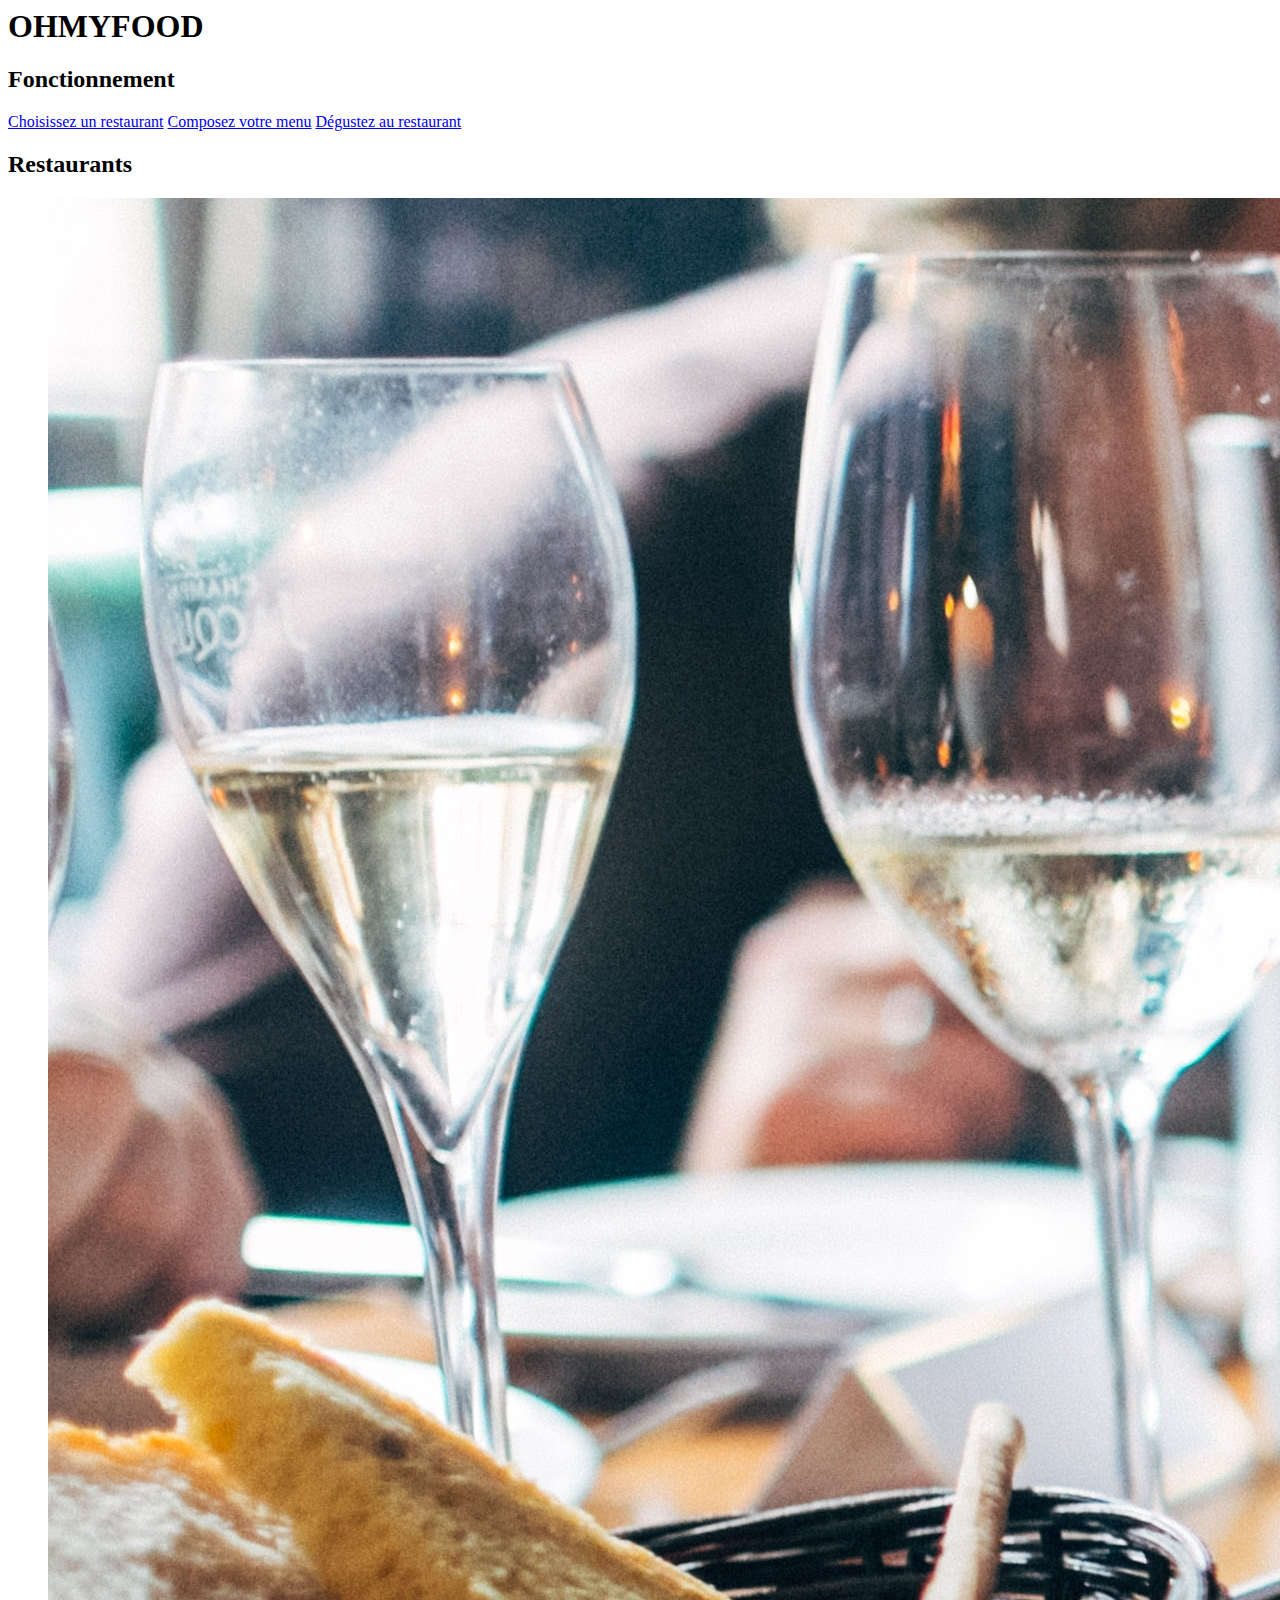
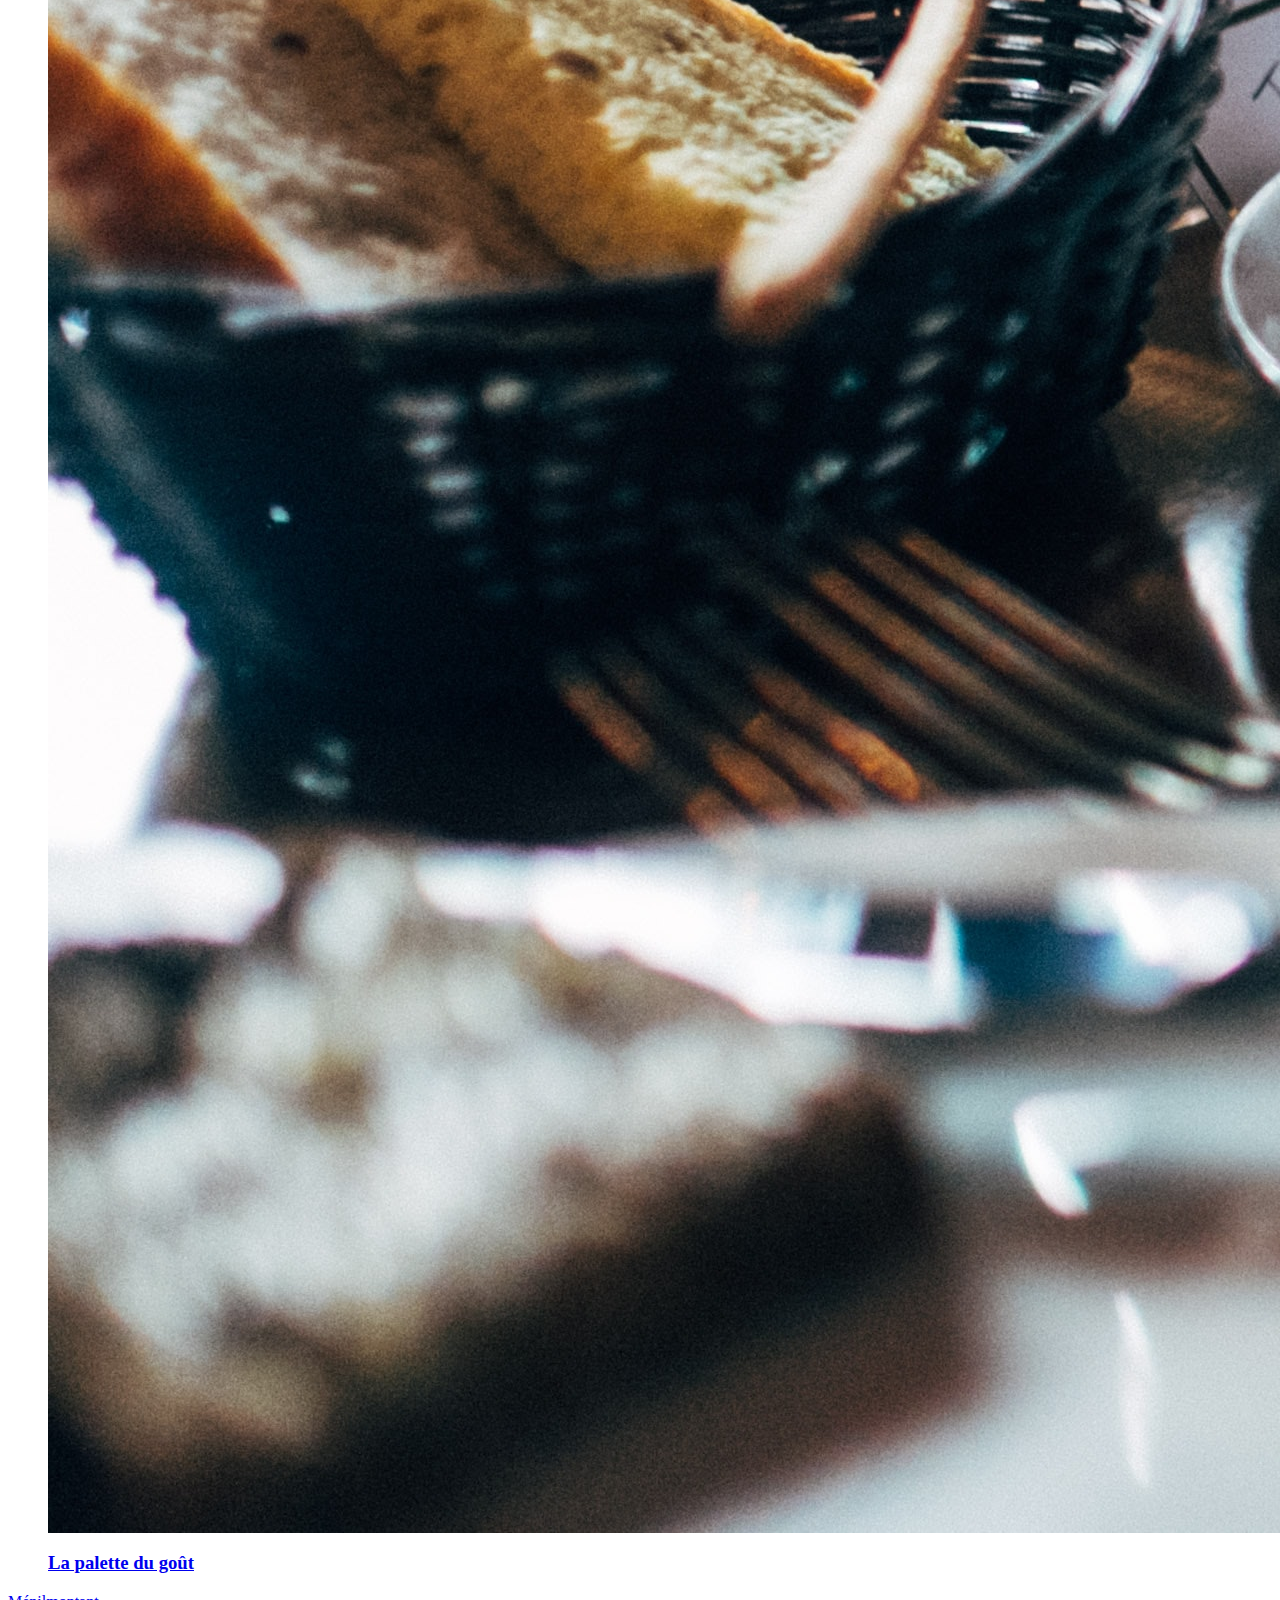
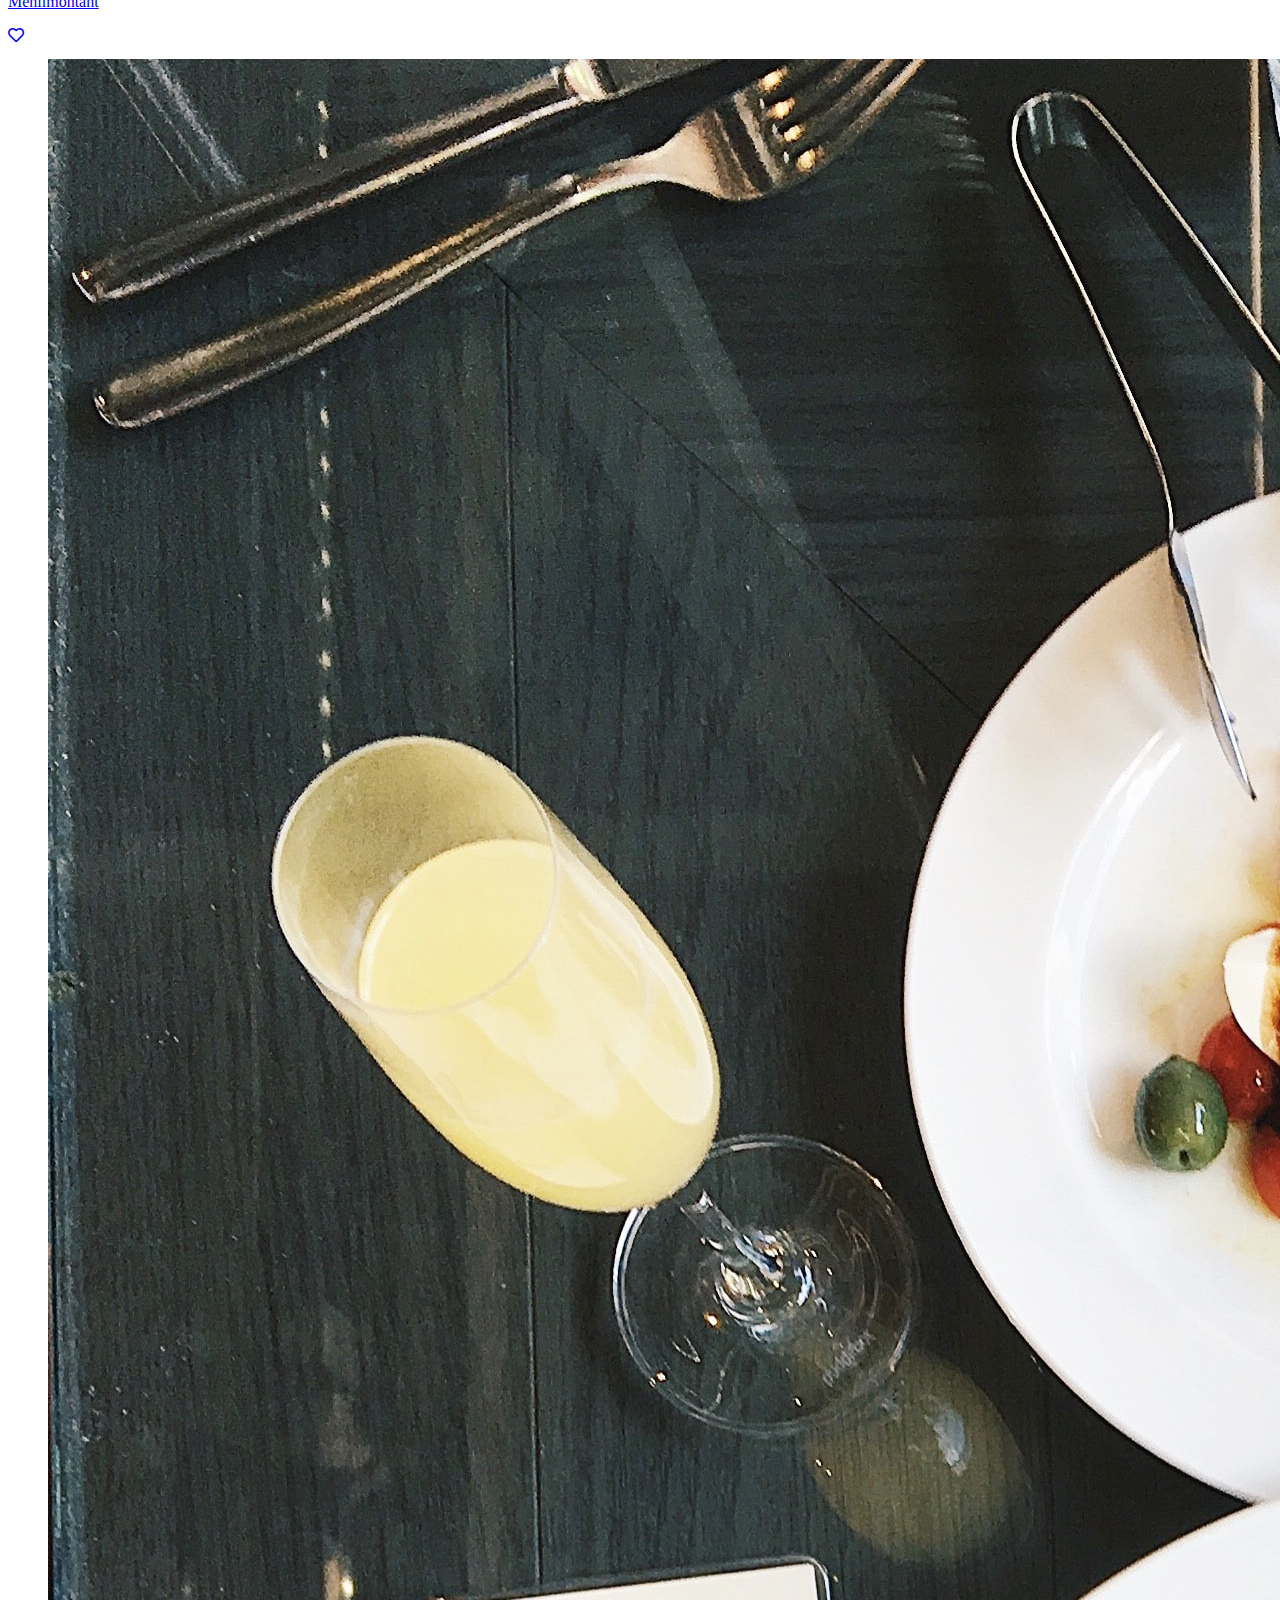
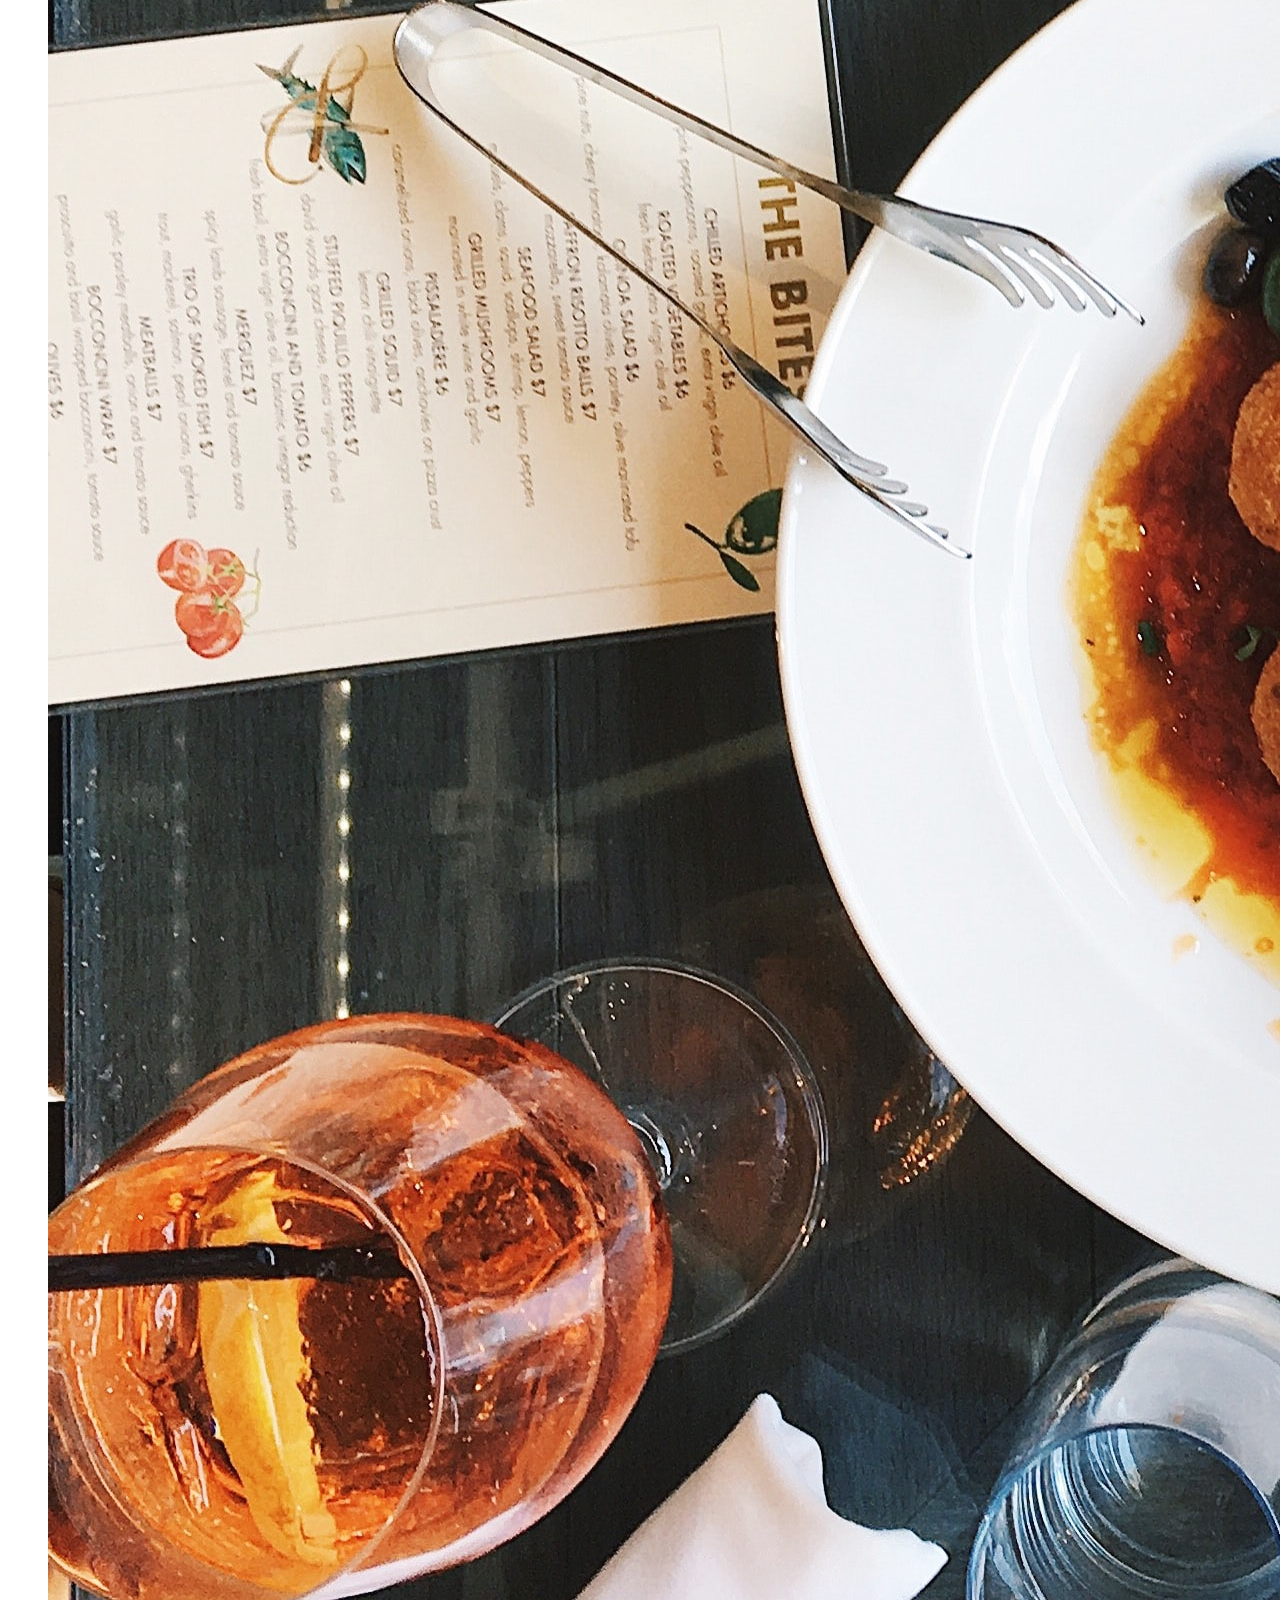
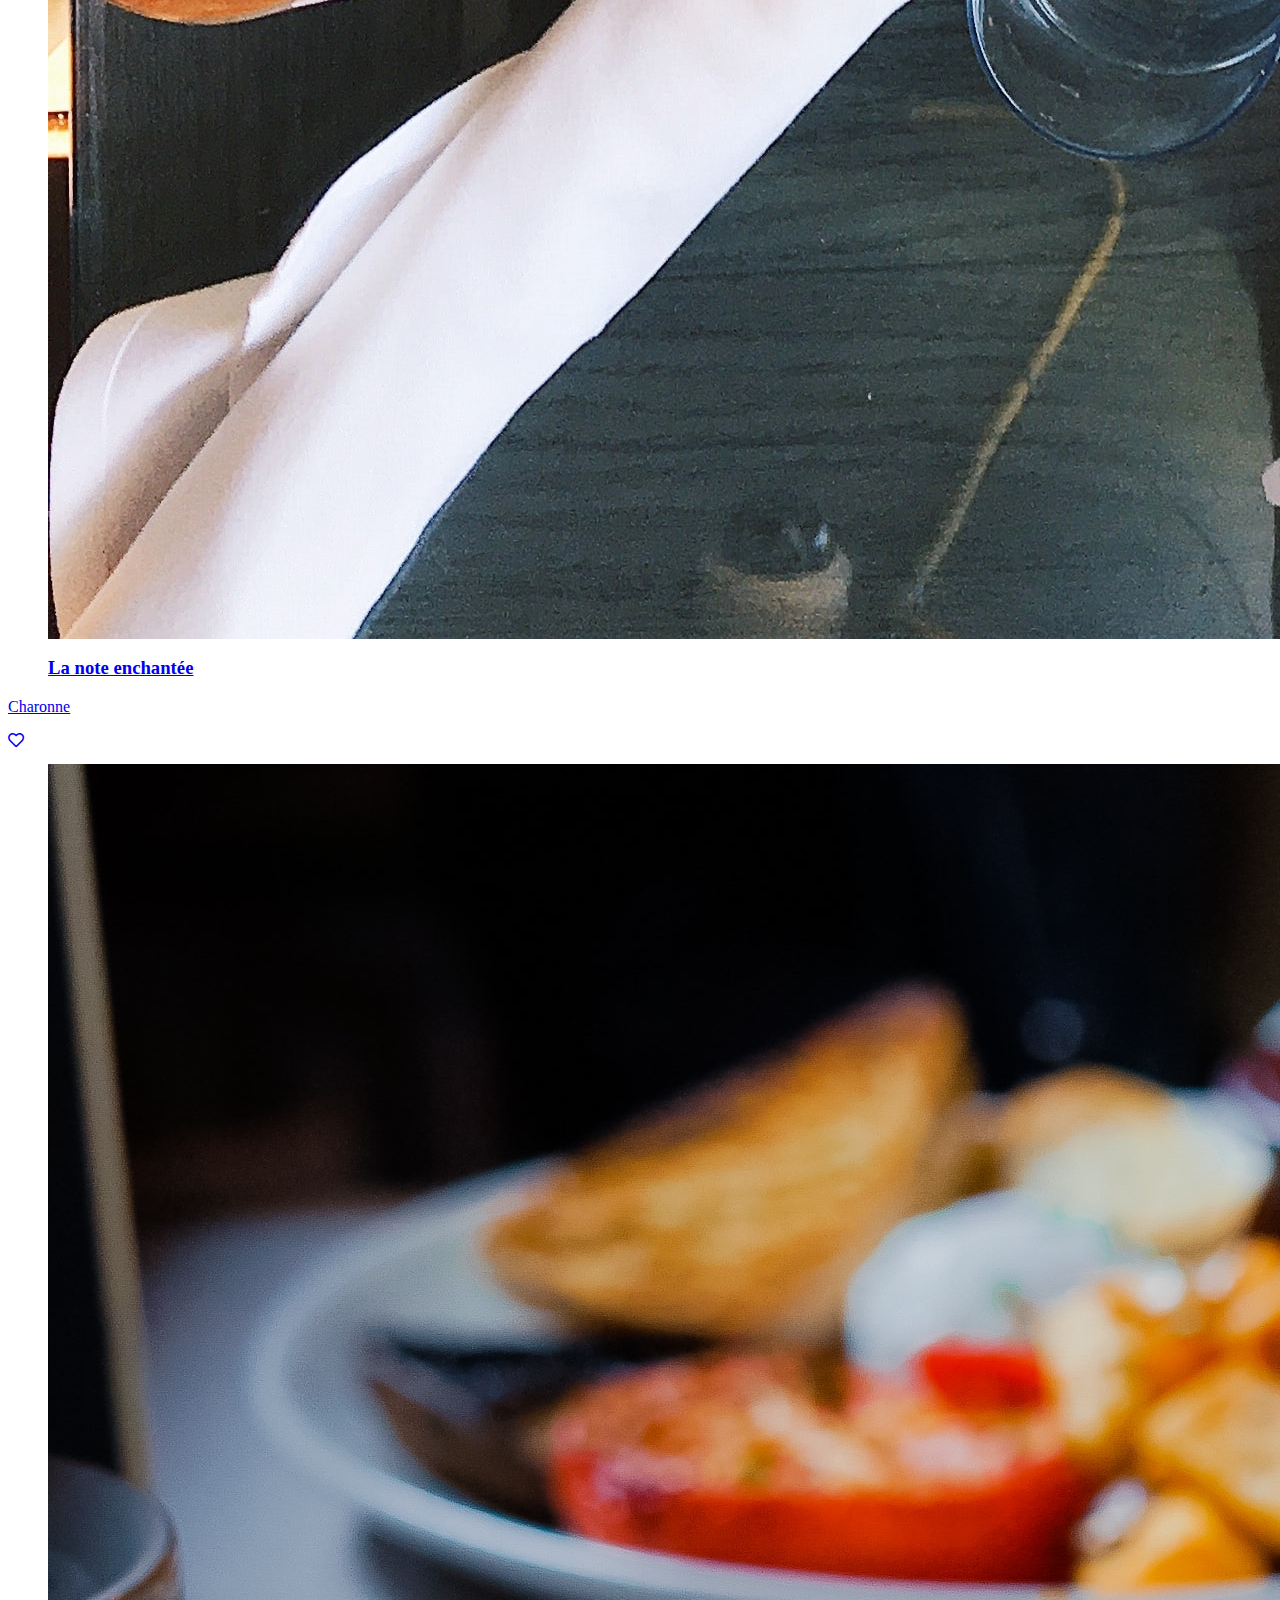
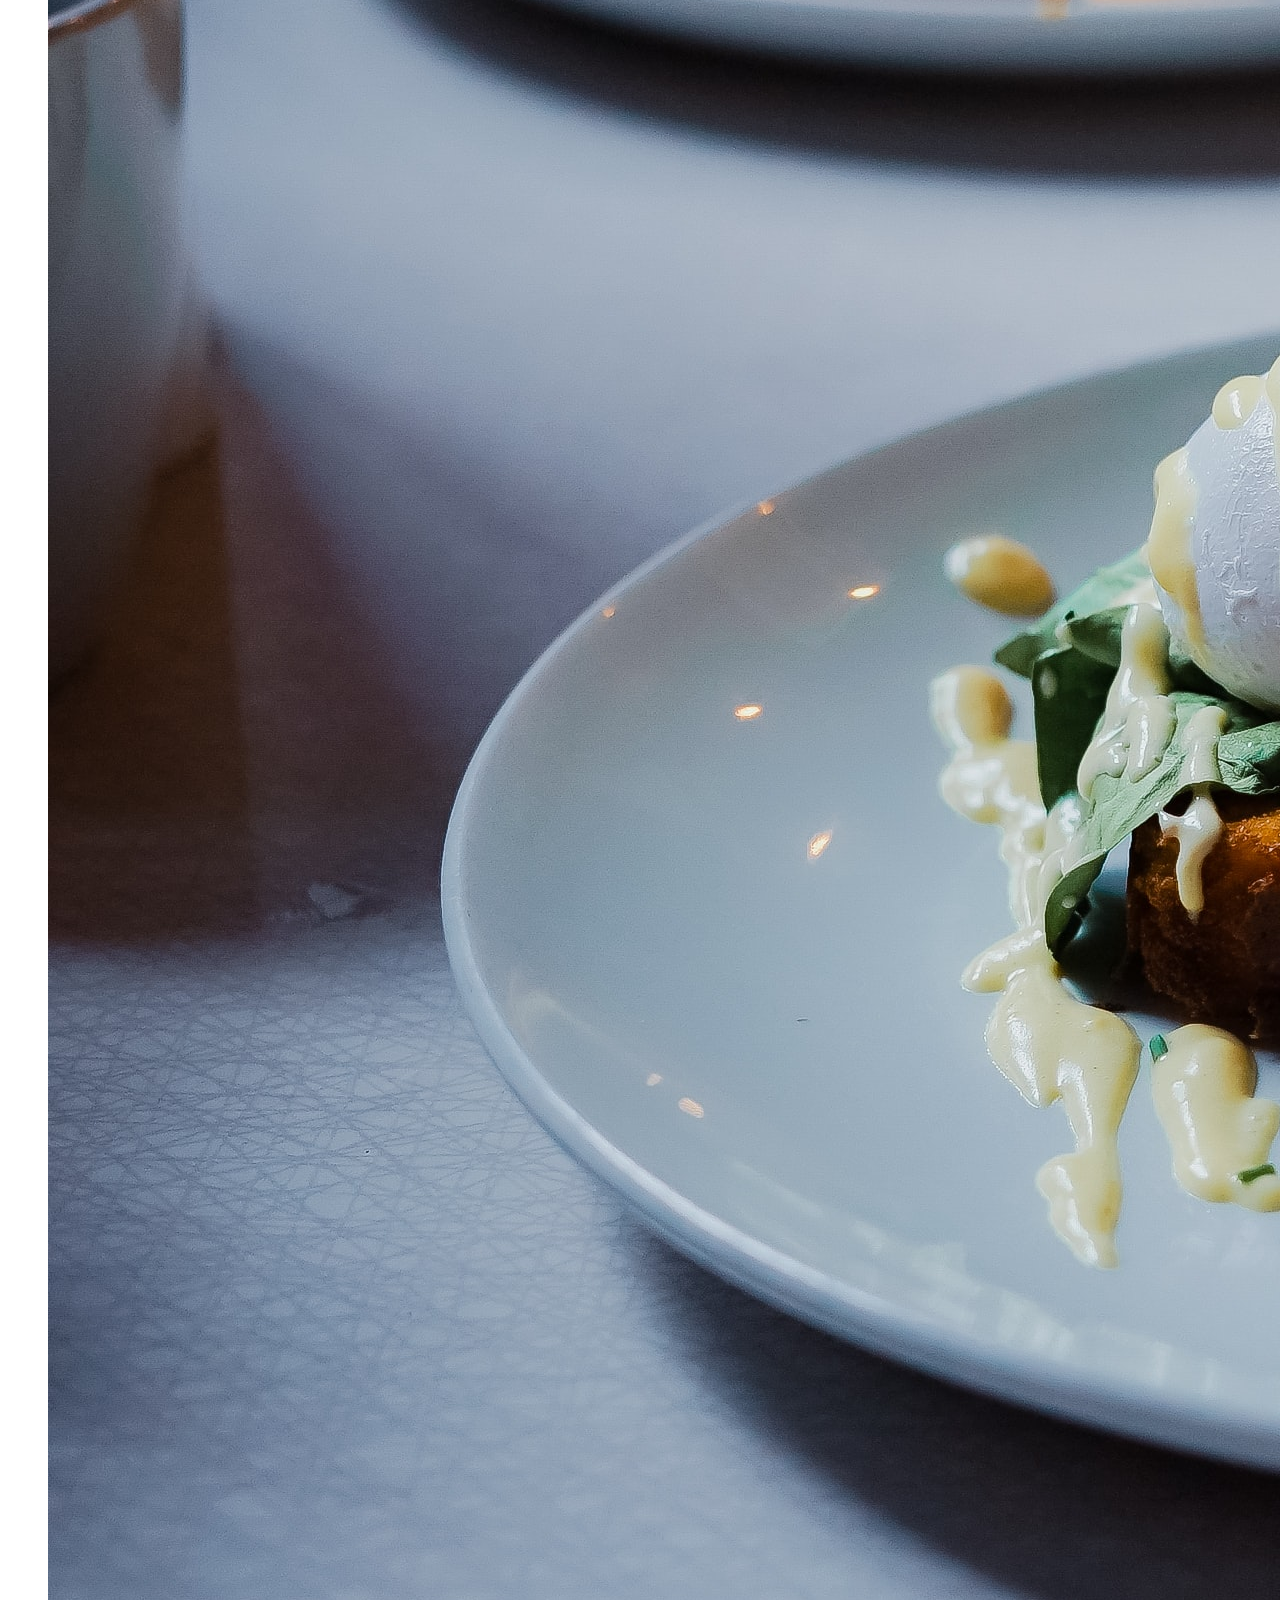
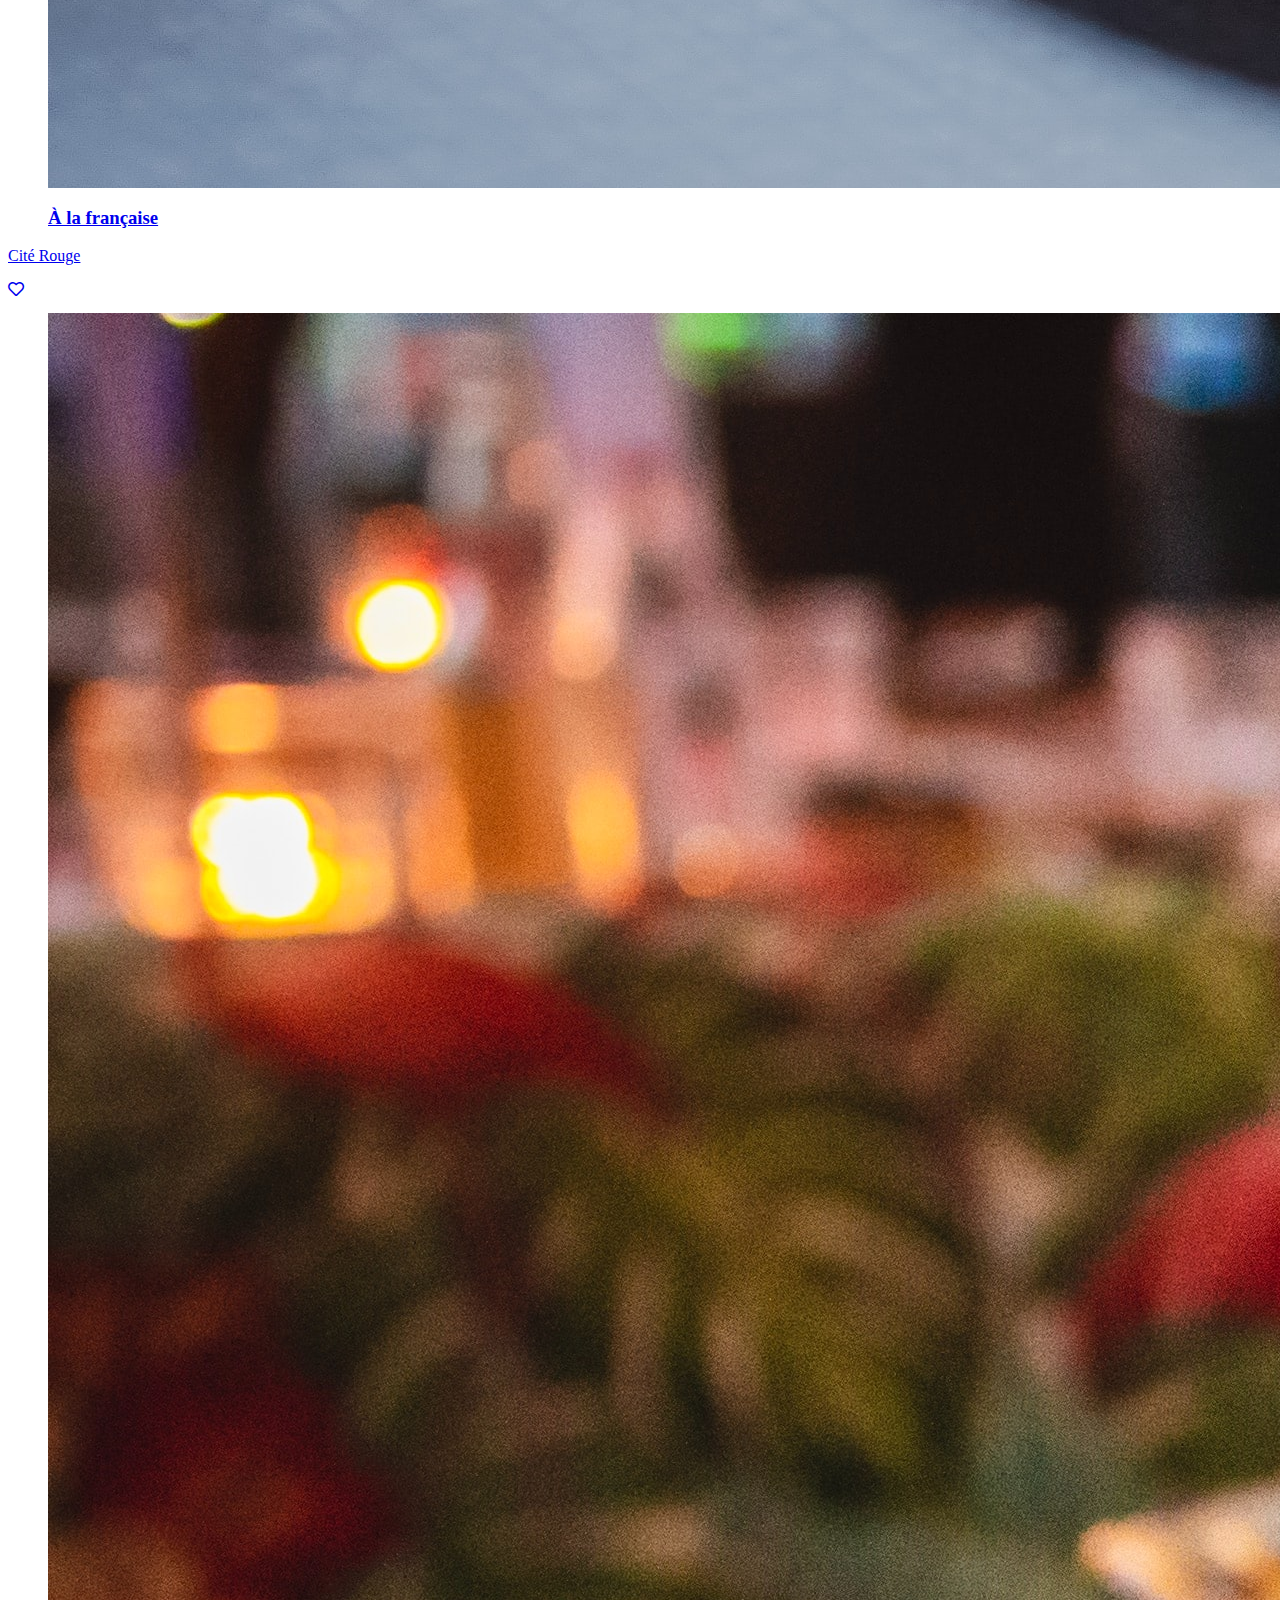
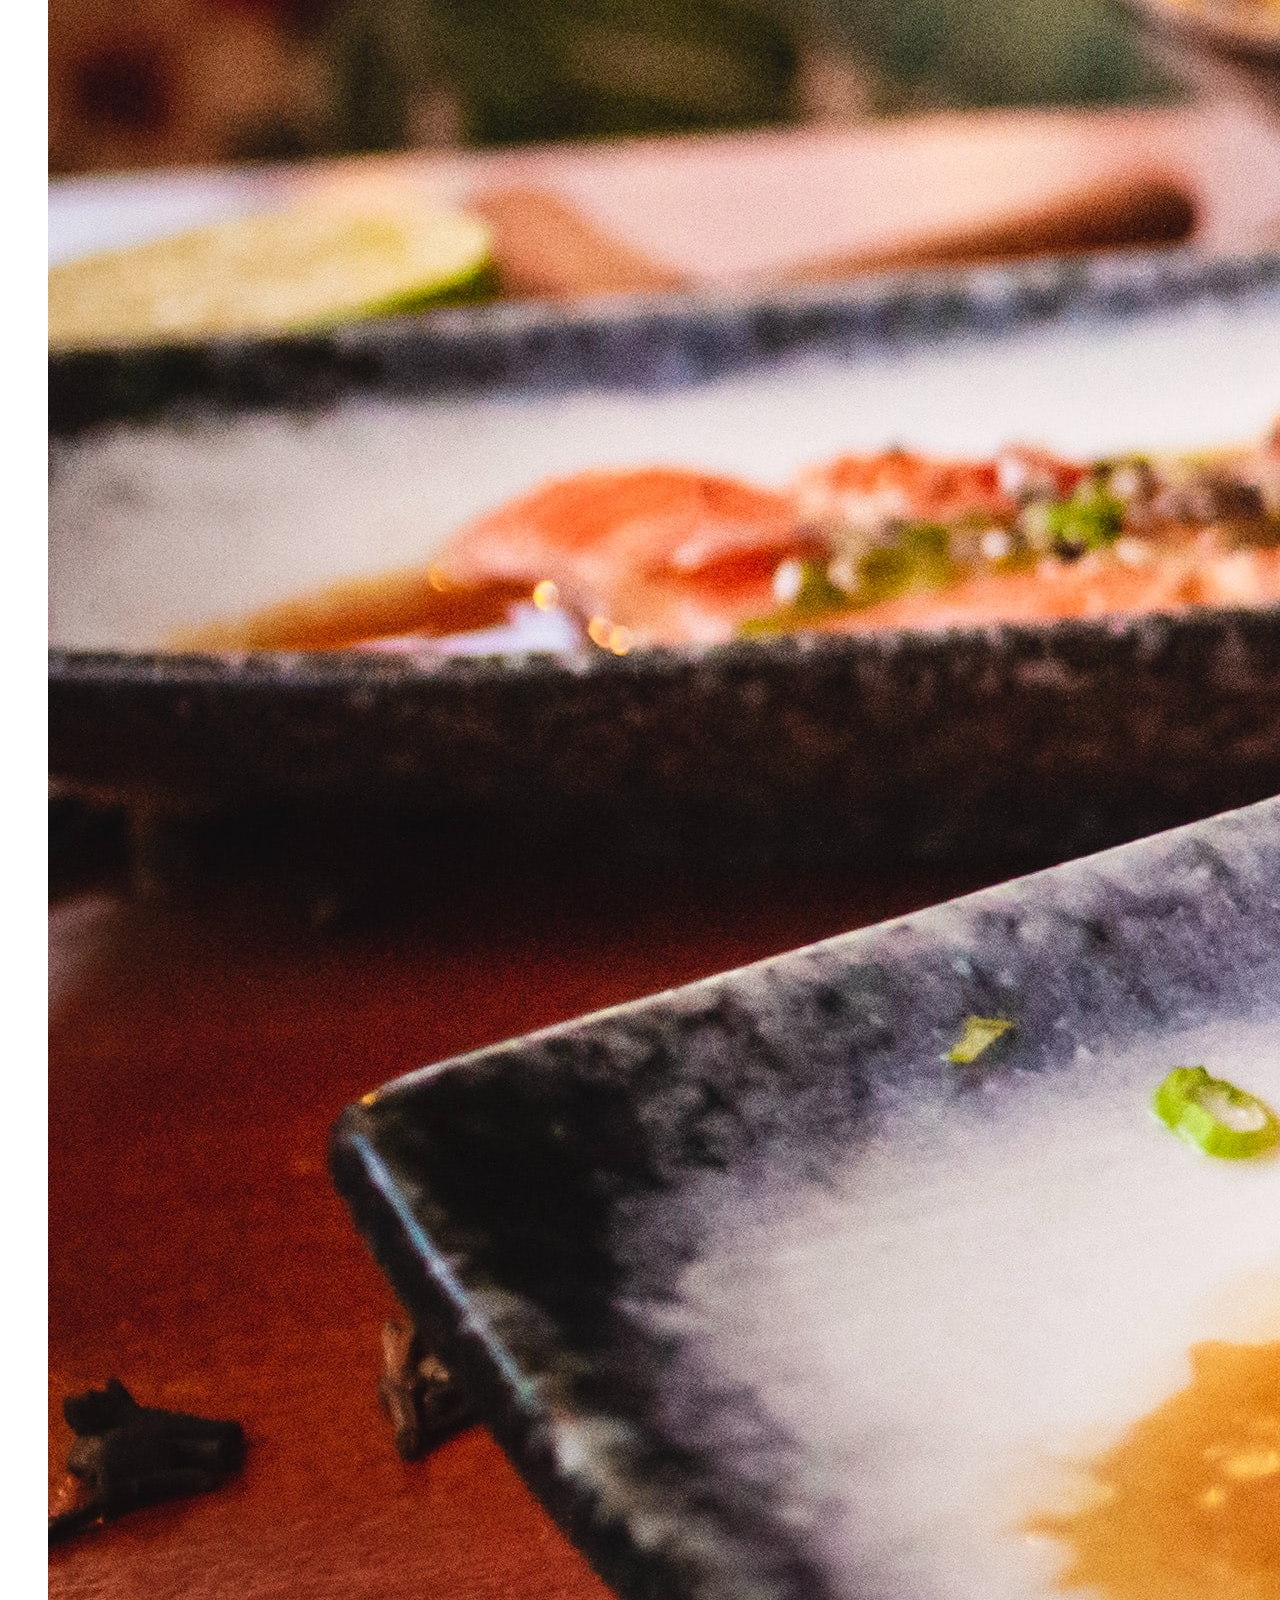
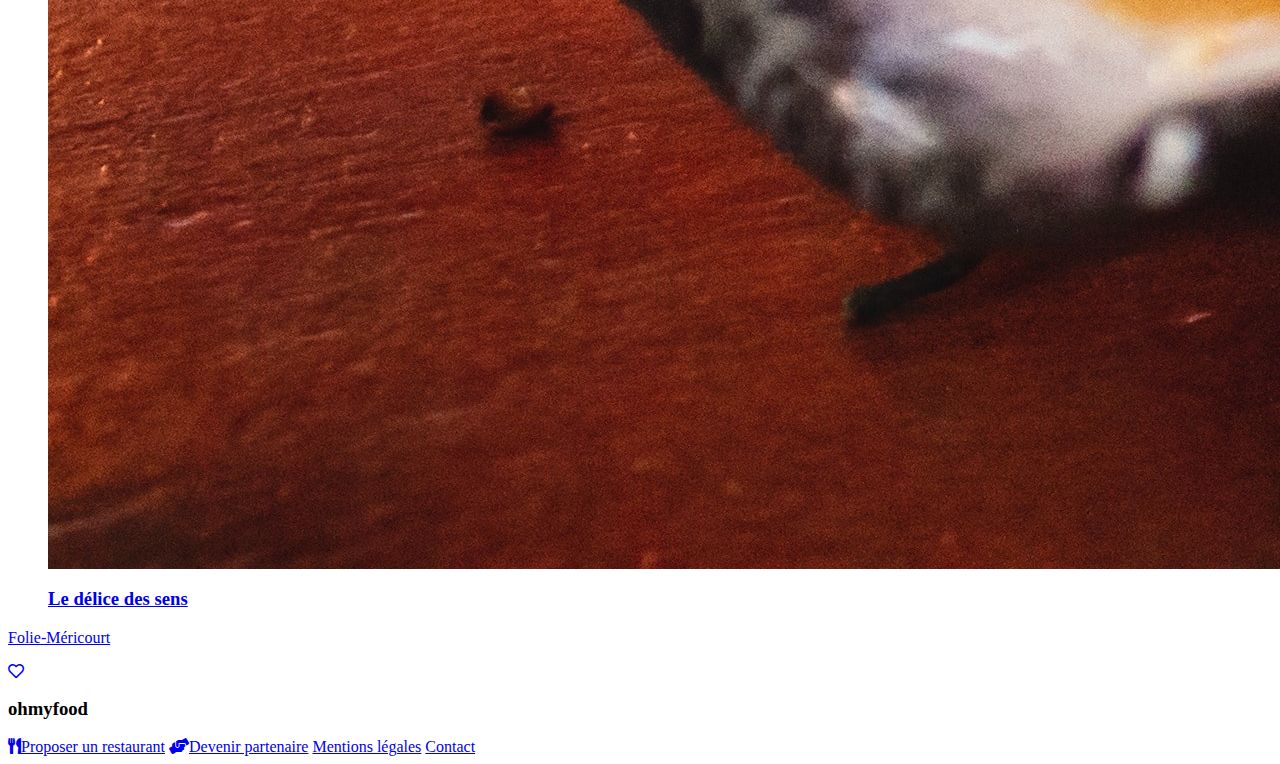
==== index.html @ 388a1319 "Projet 3" ====
<html lang="en">
	<head>
		<meta charset="UTF-8" />
		<meta name="viewport" content="width=device-width, initial-scale=1.0" />
		<meta http-equiv="X-UA-Compatible" content="ie=edge" />
        <link rel="stylesheet" href="css/style.css" />
        <link rel="stylesheet" href="https://cdnjs.cloudflare.com/ajax/libs/font-awesome/5.13.1/css/all.min.css" />
		<title>OHMYFOOD</title>
    </head>
    <body>
        <header>
            <h1>OHMYFOOD</h1>
            <nav>
                <h2>Fonctionnement</h2>
                <a class="choice" href="#">Choisissez un restaurant</a>
                <a class="compose" href="#">Composez votre menu</a>
                <a class="tasting" href="#">Dégustez au restaurant</a>
            </nav>
        </header>
        <section>
            <h2>Restaurants</h2>
            <article>
                <a class="palette" href="#">
                    <figure class="sectionarticlefigpalette" >
                        <img class="img" src="/maquette/images/restaurants/jay-wennington.jpg" alt="Plat de restauration">
                        <figcaption class="sectionarticlecappalette">
                            <h3>La palette du goût</h3>
                        </figcaption>
                    </figure>
                    <p class="sectionarticleppalette">Ménilmontant</p>
                    <div class="sectionarticledivpalette">
                        <i class="far fa-heart"></i>
                    </div>
                </a>
            </article>

            <article>
                <a class="note" href="#">
                    <figure class="sectionarticlefignote" >
                        <img class="img" src="/maquette/images/restaurants/stil.jpg" alt="Plat de restauration">
                        <figcaption class="sectionarticlecapnote">
                            <h3>La note enchantée</h3>
                        </figcaption>
                    </figure>
                    <p class="sectionarticlepnote">Charonne</p>
                    <div class="sectionarticledivnote">
                        <i class="far fa-heart"></i>
                    </div>
                </a>
            </article>

            <article>
                <a class="française" href="#">
                    <figure class="sectionarticlefigfrançaise" >
                        <img class="img" src="/maquette/images/restaurants/toa-heftiba.jpg" alt="Plat de restauration">
                        <figcaption class="sectionarticlecapfrançaise">
                            <h3>À la française</h3>
                        </figcaption>
                    </figure>
                    <p class="sectionarticlepfrançaise">Cité Rouge</p>
                    <div class="sectionarticledivfrançaise">
                        <i class="far fa-heart"></i>
                    </div>
                </a>
            </article>

            <article>
                <a class="delice" href="#">
                    <figure class="sectionarticlefigdelice" >
                        <img class="img" src="/maquette/images/restaurants/louis-hansel.jpg" alt="Plat de restauration">
                        <figcaption class="sectionarticlecapdelice">
                            <h3>Le délice des sens</h3>
                        </figcaption>
                    </figure>
                    <p class="sectionarticlepdelice">Folie-Méricourt</p>
                    <div class="sectionarticledivdelice">
                        <i class="far fa-heart"></i>
                    </div>
                </a>
            </article>

         </section>

        <footer>

            <h3>ohmyfood</h3>
            <a class="footerproposition" href="#"><i class="fas fa-utensils"></i>Proposer un restaurant</a>
            <a class="footerpartenaire" href="#"><i class="fas fa-hands-helping"></i>Devenir partenaire</a>
            <a class="footermention" href="#">Mentions légales</a>
            <a class="footercontact" href="#">Contact</a>

        </footer>
    </body>
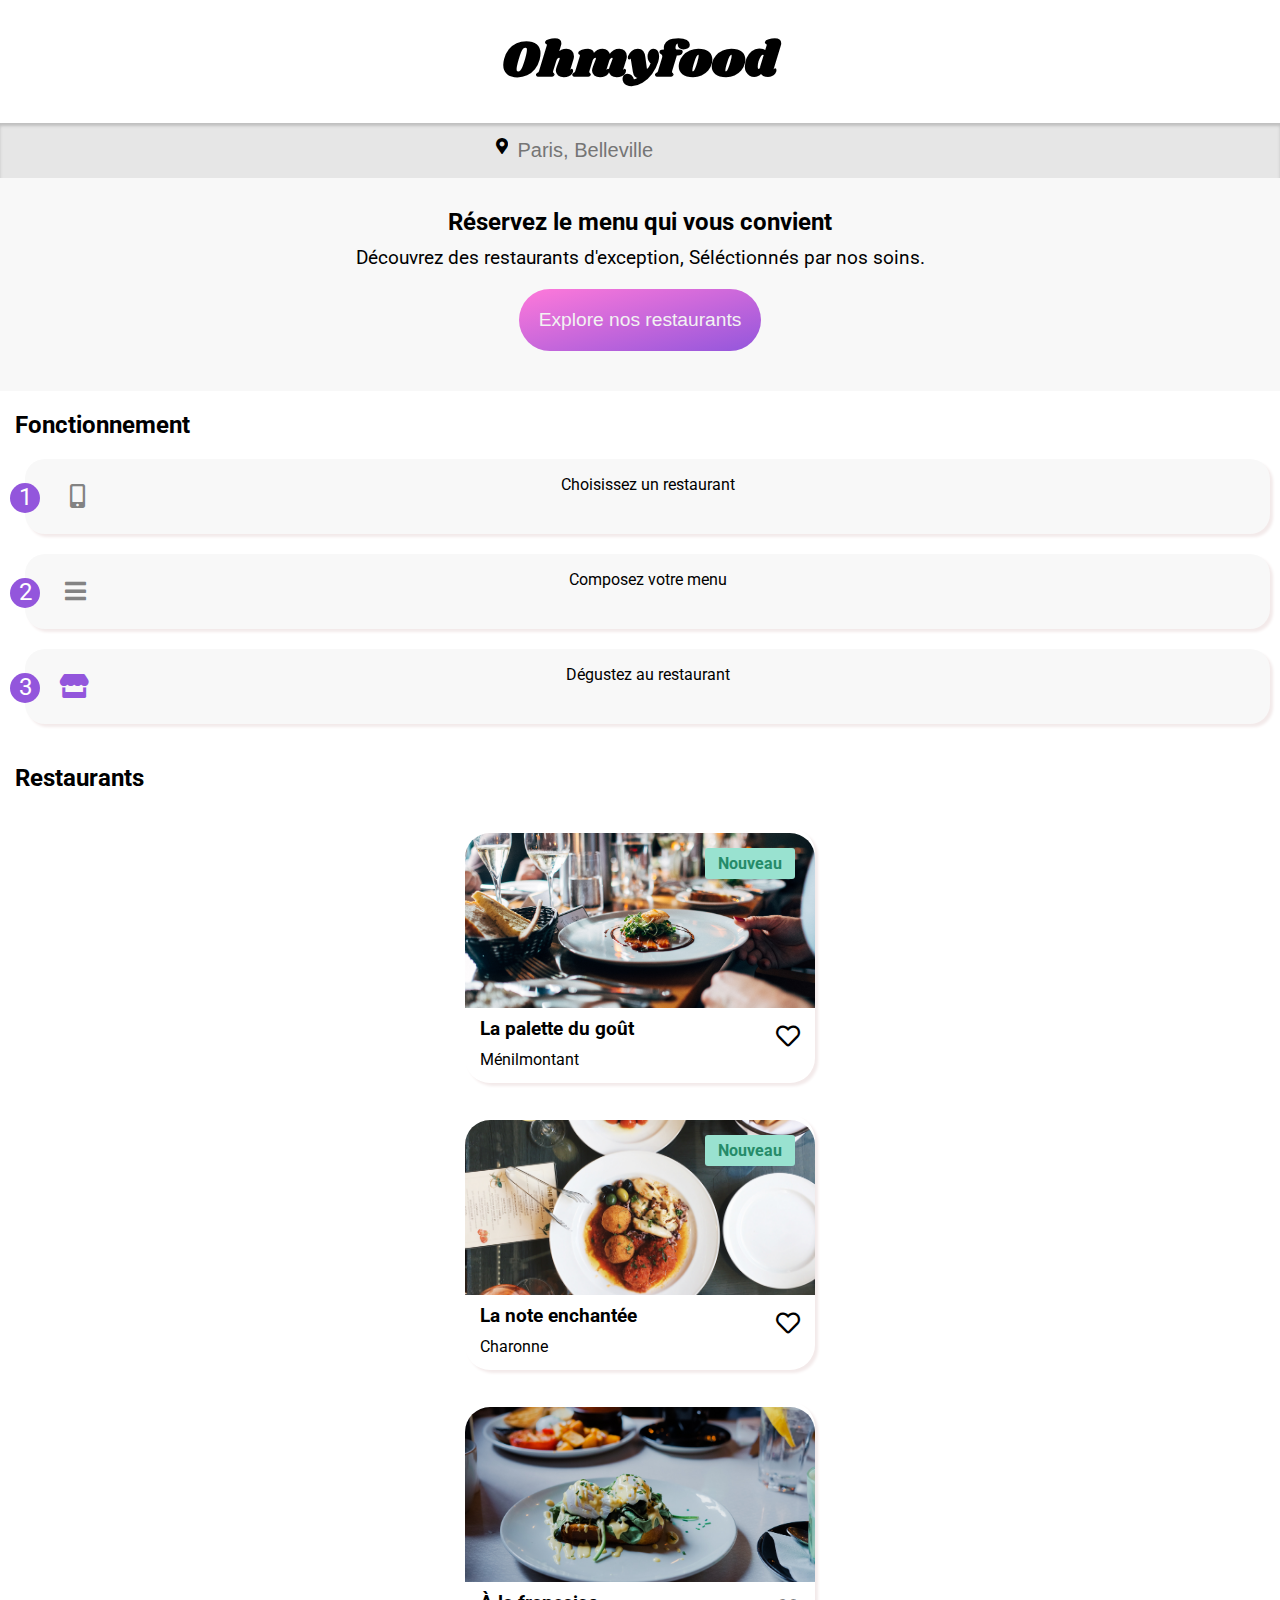
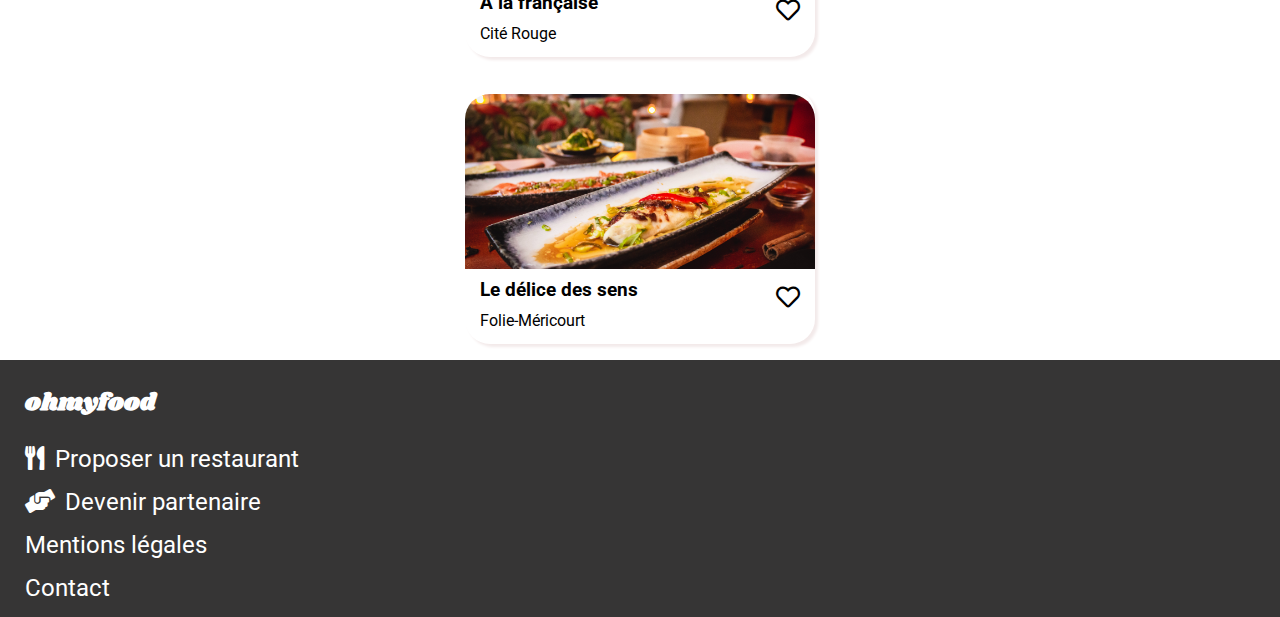
==== commit 4c10e01e: "html page principale" ====
--- a/index.html
+++ b/index.html
@@ -2,92 +2,127 @@
 	<head>
 		<meta charset="UTF-8" />
 		<meta name="viewport" content="width=device-width, initial-scale=1.0" />
-		<meta http-equiv="X-UA-Compatible" content="ie=edge" />
-        <link rel="stylesheet" href="css/style.css" />
+        <meta http-equiv="X-UA-Compatible" content="ie=edge" />
+        <link rel = "preconnect" href = "https://fonts.gstatic.com">
+        <link rel="preconnect" href="https://fonts.gstatic.com">
+        <link href="https://fonts.googleapis.com/css2?family=Roboto&display=swap" rel="stylesheet">
+        <link href="https://fonts.googleapis.com/css2?family=Shrikhand&display=swap" rel="stylesheet">
+        <link rel="stylesheet" href="sass/style.css" />
         <link rel="stylesheet" href="https://cdnjs.cloudflare.com/ajax/libs/font-awesome/5.13.1/css/all.min.css" />
-		<title>OHMYFOOD</title>
+		<title>Ohmyfood</title>
     </head>
     <body>
         <header>
-            <h1>OHMYFOOD</h1>
-            <nav>
-                <h2>Fonctionnement</h2>
-                <a class="choice" href="#">Choisissez un restaurant</a>
-                <a class="compose" href="#">Composez votre menu</a>
-                <a class="tasting" href="#">Dégustez au restaurant</a>
+            <h1 class="title">Ohmyfood</h1>
+            <form class="headershearch" action="traitement.php" method="post">      	
+				<span class="headershearchicon">
+          			<i class="fas fa-map-marker-alt headershearchiconicon"></i>
+        		</span>
+       			<input class="headershearchinput" type="search" placeholder="Paris, Belleville">
+            </form>
+            <div class="headerblock">
+                <div class="headertextdiv">
+                    <p class="headertext reservez">Réservez le menu qui vous convient</p>
+                    <p class="headertext decouvrez">Découvrez des restaurants d'exception, Séléctionnés par nos soins.</p>
+                </div>
+                <a class="headerbutton" href="#">
+                    <button class="headerbtn">
+                        <span class="btn">Explore nos restaurants</span>
+                    </button>
+                </a>
+            </div>
+            <h2 class="navtitle">Fonctionnement</h2>
+            <nav class="nav">
+                <a class="choose" href="#">
+                    <p class="number1">1</p>
+                    <i class="fas fa-mobile-alt iconmobile"></i>
+                    <p class="choosetext">Choisissez un restaurant</p>
+                </a>
+                <a class="compose" href="#">
+                    <p class="number2">2</p>
+                    <i class="fas fa-bars iconbars"></i>
+                    <p class="composetext">Composez votre menu</p>
+                </a>
+                <a class="tasting" href="#">
+                    <p class="number3">3</p>
+                    <i class="fas fa-store iconstore"></i>
+                    <p class="tastingtext">Dégustez au restaurant</p>
+                </a>
             </nav>
         </header>
         <section>
-            <h2>Restaurants</h2>
+            <h2 class="sectiontitle">Restaurants</h2>
             <article>
                 <a class="palette" href="#">
                     <figure class="sectionarticlefigpalette" >
-                        <img class="img" src="/maquette/images/restaurants/jay-wennington.jpg" alt="Plat de restauration">
+                        <img class="img" src="maquette/images/restaurants/jay-wennington.jpg" alt="Plat de restauration">
                         <figcaption class="sectionarticlecappalette">
                             <h3>La palette du goût</h3>
                         </figcaption>
+                        <span class="new">Nouveau</span>
+                        <p class="sectionarticleppalette">Ménilmontant</p>
+                        <div class="sectionarticledivpalette">
+                            <i class="far fa-heart heart"></i>
+                        </div>
                     </figure>
-                    <p class="sectionarticleppalette">Ménilmontant</p>
-                    <div class="sectionarticledivpalette">
-                        <i class="far fa-heart"></i>
-                    </div>
                 </a>
             </article>
 
             <article>
                 <a class="note" href="#">
                     <figure class="sectionarticlefignote" >
-                        <img class="img" src="/maquette/images/restaurants/stil.jpg" alt="Plat de restauration">
+                        <img class="img" src="maquette/images/restaurants/stil.jpg" alt="Plat de restauration">
                         <figcaption class="sectionarticlecapnote">
                             <h3>La note enchantée</h3>
                         </figcaption>
+                        <span class="new">Nouveau</span>
+                        <p class="sectionarticlepnote">Charonne</p>
+                        <div class="sectionarticledivnote">
+                            <i class="far fa-heart heart"></i>
+                        </div>
                     </figure>
-                    <p class="sectionarticlepnote">Charonne</p>
-                    <div class="sectionarticledivnote">
-                        <i class="far fa-heart"></i>
-                    </div>
                 </a>
             </article>
 
             <article>
                 <a class="française" href="#">
                     <figure class="sectionarticlefigfrançaise" >
-                        <img class="img" src="/maquette/images/restaurants/toa-heftiba.jpg" alt="Plat de restauration">
+                        <img class="img" src="maquette/images/restaurants/toa-heftiba.jpg" alt="Plat de restauration">
                         <figcaption class="sectionarticlecapfrançaise">
                             <h3>À la française</h3>
                         </figcaption>
+                        <p class="sectionarticlepfrançaise">Cité Rouge</p>
+                        <div class="sectionarticledivfrançaise">
+                            <i class="far fa-heart heart"></i>
+                        </div>
                     </figure>
-                    <p class="sectionarticlepfrançaise">Cité Rouge</p>
-                    <div class="sectionarticledivfrançaise">
-                        <i class="far fa-heart"></i>
-                    </div>
                 </a>
             </article>
 
             <article>
                 <a class="delice" href="#">
                     <figure class="sectionarticlefigdelice" >
-                        <img class="img" src="/maquette/images/restaurants/louis-hansel.jpg" alt="Plat de restauration">
+                        <img class="img" src="maquette/images/restaurants/louis-hansel.jpg" alt="Plat de restauration">
                         <figcaption class="sectionarticlecapdelice">
                             <h3>Le délice des sens</h3>
                         </figcaption>
+                        <p class="sectionarticlepdelice">Folie-Méricourt</p>
+                        <div class="sectionarticledivdelice">
+                            <i class="far fa-heart heart"></i>
+                        </div>
                     </figure>
-                    <p class="sectionarticlepdelice">Folie-Méricourt</p>
-                    <div class="sectionarticledivdelice">
-                        <i class="far fa-heart"></i>
-                    </div>
                 </a>
             </article>
 
          </section>
 
-        <footer>
-
+        <footer class="footer">
             <h3>ohmyfood</h3>
-            <a class="footerproposition" href="#"><i class="fas fa-utensils"></i>Proposer un restaurant</a>
-            <a class="footerpartenaire" href="#"><i class="fas fa-hands-helping"></i>Devenir partenaire</a>
-            <a class="footermention" href="#">Mentions légales</a>
-            <a class="footercontact" href="#">Contact</a>
-
+            <div class="footertext">
+                <a class="footerproposition" href="#"><i class="fas fa-utensils utensils"></i>Proposer un restaurant</a>
+                <a class="footerpartenaire" href="#"><i class="fas fa-hands-helping helping"></i>Devenir partenaire</a>
+                <a class="footermention" href="#">Mentions légales</a>
+                <a class="footercontact" href="#">Contact</a>
+            </div>
         </footer>
     </body>--- a/sass/style.css
+++ b/sass/style.css
@@ -0,0 +1,396 @@
+@charset "UTF-8";
+body {
+  width: 100%;
+  margin: auto;
+  padding: 0;
+  font-family: 'Roboto', sans-serif;
+}
+
+.title {
+  display: -webkit-box;
+  display: -ms-flexbox;
+  display: flex;
+  -webkit-box-pack: center;
+      -ms-flex-pack: center;
+          justify-content: center;
+  padding: 25px 0px 25px 0px;
+  font-size: 50px;
+  margin: 0;
+  font-family: 'Shrikhand', cursive;
+}
+
+.headershearch {
+  display: -webkit-box;
+  display: -ms-flexbox;
+  display: flex;
+  -webkit-box-pack: center;
+      -ms-flex-pack: center;
+          justify-content: center;
+  padding: 15px;
+  background-color: #e6e6e6;
+  margin: 0;
+  -webkit-box-shadow: 0px 3px 3px silver inset;
+          box-shadow: 0px 3px 3px silver inset;
+}
+
+.headershearchinput {
+  font-size: 20px;
+  border: none;
+  background-color: #e6e6e6;
+  padding-left: 10px;
+  outline: none;
+}
+
+.headerblock {
+  background-color: #f8f8f8;
+  padding-bottom: 40px;
+}
+
+.headertextdiv {
+  display: -webkit-box;
+  display: -ms-flexbox;
+  display: flex;
+  -webkit-box-orient: vertical;
+  -webkit-box-direction: normal;
+      -ms-flex-direction: column;
+          flex-direction: column;
+  text-align: center;
+  padding-top: 25px;
+}
+
+.headertextdiv .reservez {
+  font-size: 1.5em;
+  margin: 5px;
+  font-weight: bold;
+}
+
+.headertextdiv .decouvrez {
+  font-size: 1.2em;
+  margin: 5px;
+}
+
+.headerbutton {
+  text-decoration: none;
+}
+
+.headerbtn {
+  display: block;
+  margin: auto;
+  cursor: pointer;
+  outline: none;
+  border-radius: 50px;
+  border: none;
+  padding: 20px;
+  font-size: 1.2em;
+  background-image: -webkit-gradient(linear, left top, right bottom, from(#FF79DA), to(#9356DC));
+  background-image: linear-gradient(to bottom right, #FF79DA, #9356DC);
+  color: #f2f2f2;
+  margin-top: 15px;
+}
+
+.headerbtn:hover {
+  -webkit-transform: scale(1.05);
+          transform: scale(1.05);
+  -webkit-transition-duration: 0.2s;
+          transition-duration: 0.2s;
+}
+
+.nav {
+  display: -webkit-box;
+  display: -ms-flexbox;
+  display: flex;
+  -webkit-box-orient: vertical;
+  -webkit-box-direction: normal;
+      -ms-flex-direction: column;
+          flex-direction: column;
+  -webkit-box-pack: center;
+      -ms-flex-pack: center;
+          justify-content: center;
+  margin-left: 15px;
+}
+
+.nav .choose, .nav .tasting, .nav .compose {
+  display: -webkit-box;
+  display: -ms-flexbox;
+  display: flex;
+  -webkit-box-orient: horizontal;
+  -webkit-box-direction: normal;
+      -ms-flex-direction: row;
+          flex-direction: row;
+  -webkit-box-pack: center;
+      -ms-flex-pack: center;
+          justify-content: center;
+  background-color: #f8f8f8;
+  border-radius: 20px;
+  width: auto;
+  margin: 0 10px 20px 10px;
+  -webkit-box-shadow: 3px 3px 3px #f3eaea;
+          box-shadow: 3px 3px 3px #f3eaea;
+  text-decoration: none;
+  color: black;
+  height: 75px;
+  position: relative;
+  text-align: center;
+}
+
+.nav .choose:hover, .nav .tasting:hover, .nav .compose:hover {
+  -webkit-transform: scale(1.05);
+          transform: scale(1.05);
+  -webkit-transition-duration: 0.2s;
+          transition-duration: 0.2s;
+}
+
+.nav .choose:hover, .nav .tasting:hover, .nav .compose:hover {
+  color: #9356DC;
+}
+
+.nav .choosetext, .nav .tastingtext, .nav .composetext {
+  text-align: right;
+}
+
+.nav .iconmobile, .nav .iconbars, .nav .iconstore {
+  padding-right: 15px;
+  position: absolute;
+  top: 25px;
+  font-size: 1.5em;
+}
+
+.nav .iconmobile {
+  color: #838383;
+  left: 45px;
+}
+
+.nav .iconbars {
+  color: #838383;
+  left: 40px;
+}
+
+.nav .iconstore {
+  color: #9356DC;
+  left: 35px;
+}
+
+.nav .number1, .nav .number2, .nav .number3 {
+  position: absolute;
+  background-color: #9356DC;
+  color: white;
+  border-radius: 100%;
+  height: 30px;
+  width: 30px;
+  left: -15px;
+  font-size: 1.5em;
+}
+
+.navtitle, .sectiontitle {
+  padding-left: 15px;
+}
+
+.img {
+  margin-top: 5px;
+  width: 350px;
+  height: 175px;
+  -o-object-fit: cover;
+     object-fit: cover;
+  border-radius: 25px 25px 0 0;
+}
+
+h3, .sectionarticleppalette, .sectionarticlepnote, .sectionarticlepfrançaise, .sectionarticlepdelice {
+  margin: 10px 0 5px 15px;
+}
+
+.palette {
+  text-decoration: none;
+  color: black;
+  display: -webkit-box;
+  display: -ms-flexbox;
+  display: flex;
+  -webkit-box-pack: center;
+      -ms-flex-pack: center;
+          justify-content: center;
+}
+
+.palette:hover {
+  -webkit-transform: scale(1.05);
+          transform: scale(1.05);
+  -webkit-transition-duration: 0.2s;
+          transition-duration: 0.2s;
+}
+
+.palette .sectionarticlefigpalette {
+  position: relative;
+  background-color: white;
+  -webkit-box-shadow: 3px 3px 3px #f3eaea;
+          box-shadow: 3px 3px 3px #f3eaea;
+  width: 350px;
+  height: 255px;
+  border-radius: 25px 25px 25px 25px;
+}
+
+.palette .heart {
+  position: absolute;
+  right: 15px;
+  bottom: 35px;
+  font-size: 1.5em;
+}
+
+.palette .new {
+  position: absolute;
+  top: 20px;
+  right: 20px;
+  background-color: #99E2D0;
+  color: #258b69;
+  padding: 6px 13px 6px 13px;
+  border-radius: 3px;
+  font-weight: bolder;
+}
+
+.note {
+  text-decoration: none;
+  color: black;
+  display: -webkit-box;
+  display: -ms-flexbox;
+  display: flex;
+  -webkit-box-pack: center;
+      -ms-flex-pack: center;
+          justify-content: center;
+}
+
+.note:hover {
+  -webkit-transform: scale(1.05);
+          transform: scale(1.05);
+  -webkit-transition-duration: 0.2s;
+          transition-duration: 0.2s;
+}
+
+.note .sectionarticlefignote {
+  position: relative;
+  background-color: white;
+  -webkit-box-shadow: 3px 3px 3px #f3eaea;
+          box-shadow: 3px 3px 3px #f3eaea;
+  width: 350px;
+  height: 255px;
+  border-radius: 25px 25px 25px 25px;
+}
+
+.note .heart {
+  position: absolute;
+  right: 15px;
+  bottom: 35px;
+  font-size: 1.5em;
+}
+
+.note .new {
+  position: absolute;
+  top: 20px;
+  right: 20px;
+  background-color: #99E2D0;
+  color: #258b69;
+  padding: 6px 13px 6px 13px;
+  border-radius: 3px;
+  font-weight: bolder;
+}
+
+.française {
+  text-decoration: none;
+  color: black;
+  display: -webkit-box;
+  display: -ms-flexbox;
+  display: flex;
+  -webkit-box-pack: center;
+      -ms-flex-pack: center;
+          justify-content: center;
+}
+
+.française:hover {
+  -webkit-transform: scale(1.05);
+          transform: scale(1.05);
+  -webkit-transition-duration: 0.2s;
+          transition-duration: 0.2s;
+}
+
+.française .sectionarticlefigfrançaise {
+  position: relative;
+  background-color: white;
+  -webkit-box-shadow: 3px 3px 3px #f3eaea;
+          box-shadow: 3px 3px 3px #f3eaea;
+  width: 350px;
+  height: 255px;
+  border-radius: 25px 25px 25px 25px;
+}
+
+.française .heart {
+  position: absolute;
+  right: 15px;
+  bottom: 35px;
+  font-size: 1.5em;
+}
+
+.delice {
+  text-decoration: none;
+  color: black;
+  display: -webkit-box;
+  display: -ms-flexbox;
+  display: flex;
+  -webkit-box-pack: center;
+      -ms-flex-pack: center;
+          justify-content: center;
+}
+
+.delice:hover {
+  -webkit-transform: scale(1.05);
+          transform: scale(1.05);
+  -webkit-transition-duration: 0.2s;
+          transition-duration: 0.2s;
+}
+
+.delice .sectionarticlefigdelice {
+  position: relative;
+  background-color: white;
+  -webkit-box-shadow: 3px 3px 3px #f3eaea;
+          box-shadow: 3px 3px 3px #f3eaea;
+  width: 350px;
+  height: 255px;
+  border-radius: 25px 25px 25px 25px;
+}
+
+.delice .heart {
+  position: absolute;
+  right: 15px;
+  bottom: 35px;
+  font-size: 1.5em;
+}
+
+.footer {
+  background-color: #363535;
+}
+
+.footer h3 {
+  color: white;
+  font-size: 1.5em;
+  margin: 0px 0 25px 25px;
+  padding-top: 25px;
+  font-family: 'Shrikhand', cursive;
+}
+
+.footer .footertext {
+  display: -webkit-box;
+  display: -ms-flexbox;
+  display: flex;
+  -webkit-box-orient: vertical;
+  -webkit-box-direction: normal;
+      -ms-flex-direction: column;
+          flex-direction: column;
+  font-size: 1.5em;
+}
+
+.footer .footerproposition, .footer .footerpartenaire, .footer .footermention, .footer .footercontact {
+  text-decoration: none;
+  color: white;
+  margin-left: 25px;
+  margin-bottom: 15px;
+}
+
+.footer .utensils, .footer .helping {
+  padding-right: 10px;
+}
+/*# sourceMappingURL=style.css.map */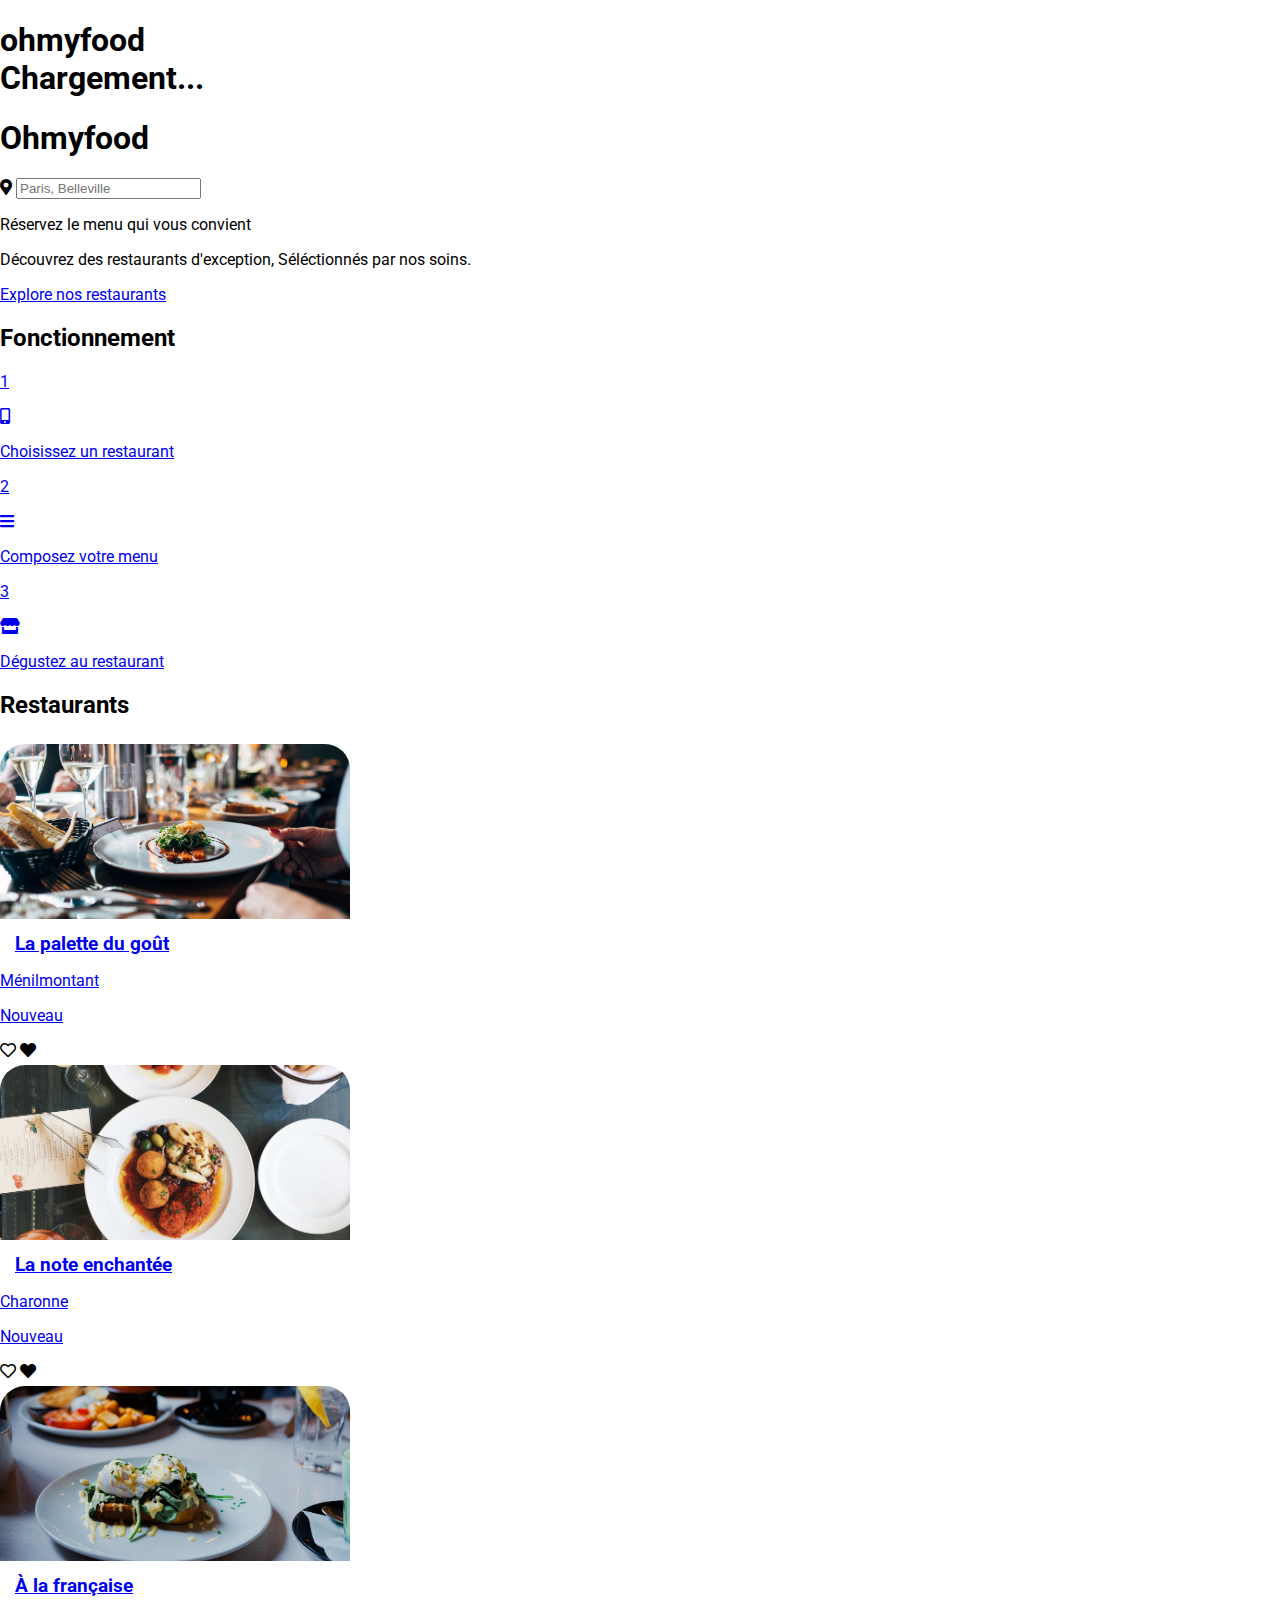
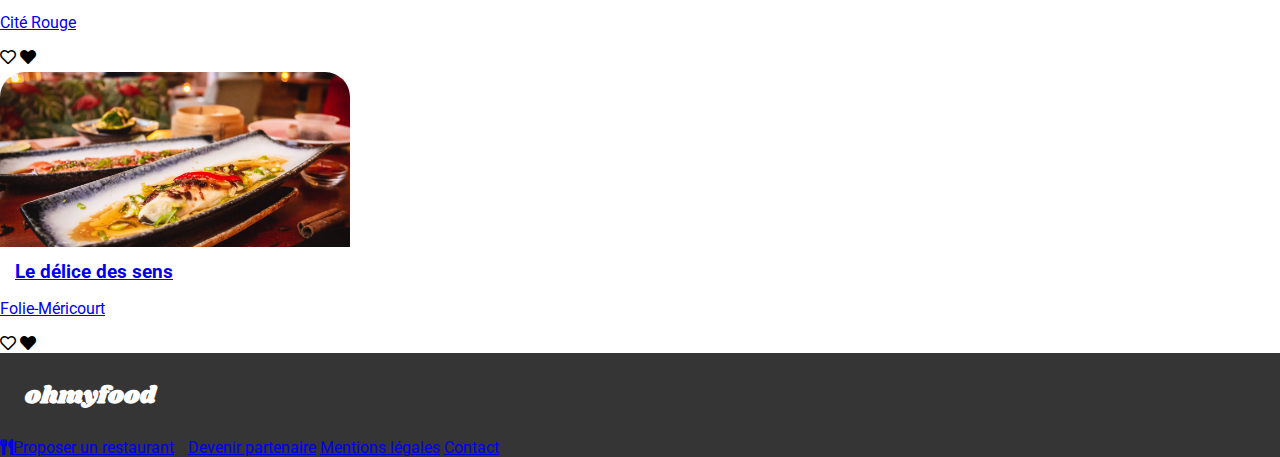
==== commit aa868a5a: "Acceuil" ====
--- a/index.html
+++ b/index.html
@@ -1,3 +1,4 @@
+<!DOCTYPE html>
 <html lang="en">
 	<head>
 		<meta charset="UTF-8" />
@@ -9,120 +10,137 @@
         <link href="https://fonts.googleapis.com/css2?family=Shrikhand&display=swap" rel="stylesheet">
         <link rel="stylesheet" href="sass/style.css" />
         <link rel="stylesheet" href="https://cdnjs.cloudflare.com/ajax/libs/font-awesome/5.13.1/css/all.min.css" />
-		<title>Ohmyfood</title>
+        <link rel="stylesheet" href="page2"/>
+        <link rel="stylesheet" href="page3"/>
+        <link rel="stylesheet" href="page4"/>
+        <link rel="stylesheet" href="page5"/>
+        <link rel="stylesheet" href="mentionslegales.html"/>
+        <title>Ohmyfood</title>
     </head>
-    <body>
-        <header>
-            <h1 class="title">Ohmyfood</h1>
-            <form class="headershearch" action="traitement.php" method="post">      	
-				<span class="headershearchicon">
-          			<i class="fas fa-map-marker-alt headershearchiconicon"></i>
+    <body class="body__principale">
+
+        
+            <div class="loader">
+                <h1 class="loader__text">ohmyfood<br/>Chargement...</h1>
+                <div class="loader__block loader__circles"></div>       
+            </div>
+        
+
+        <header class="main">
+            <h1 class="main__title">Ohmyfood</h1>
+            <form class="main__shearch" action="traitement.php" method="post">      	
+				<span class="main__icon">
+          			<i class="fas fa-map-marker-alt main__iconicon"></i>
         		</span>
-       			<input class="headershearchinput" type="search" placeholder="Paris, Belleville">
+       			<input class="main__input" type="search" placeholder="Paris, Belleville">
             </form>
-            <div class="headerblock">
-                <div class="headertextdiv">
-                    <p class="headertext reservez">Réservez le menu qui vous convient</p>
-                    <p class="headertext decouvrez">Découvrez des restaurants d'exception, Séléctionnés par nos soins.</p>
+            <div class="main__block">
+                <div class="main__text">
+                    <p class="main__para reserve">Réservez le menu qui vous convient</p>
+                    <p class="main__para discover">Découvrez des restaurants d'exception, Séléctionnés par nos soins.</p>
                 </div>
-                <a class="headerbutton" href="#">
-                    <button class="headerbtn">
-                        <span class="btn">Explore nos restaurants</span>
-                    </button>
+                <div class="button">
+                    <a class="btn btn__menu" href="#">Explore nos restaurants</a>
+                </div>
+            </div>
+
+            <nav class="navigation">
+            <h2 class="navigation__title">Fonctionnement</h2>
+            <div class="navigation__block">
+                <a class="navigation__button" href="#">
+                    <p class="navigation__number">1</p>
+                    <i class="fas fa-mobile-alt navigation__icon"></i>
+                    <p class="navigation__text">Choisissez un restaurant</p>
+                </a>
+                <a class="navigation__button" href="#">
+                    <p class="navigation__number">2</p>
+                    <i class="fas fa-bars navigation__icon"></i>
+                    <p class="navigation__text">Composez votre menu</p>
+                </a>
+                <a class="navigation__button" href="#">
+                    <p class="navigation__number">3</p>
+                    <i class="fas fa-store navigation__icon"></i>
+                    <p class="navigation__text">Dégustez au restaurant</p>
                 </a>
             </div>
-            <h2 class="navtitle">Fonctionnement</h2>
-            <nav class="nav">
-                <a class="choose" href="#">
-                    <p class="number1">1</p>
-                    <i class="fas fa-mobile-alt iconmobile"></i>
-                    <p class="choosetext">Choisissez un restaurant</p>
-                </a>
-                <a class="compose" href="#">
-                    <p class="number2">2</p>
-                    <i class="fas fa-bars iconbars"></i>
-                    <p class="composetext">Composez votre menu</p>
-                </a>
-                <a class="tasting" href="#">
-                    <p class="number3">3</p>
-                    <i class="fas fa-store iconstore"></i>
-                    <p class="tastingtext">Dégustez au restaurant</p>
-                </a>
             </nav>
         </header>
-        <section>
-            <h2 class="sectiontitle">Restaurants</h2>
-            <article>
-                <a class="palette" href="#">
-                    <figure class="sectionarticlefigpalette" >
-                        <img class="img" src="maquette/images/restaurants/jay-wennington.jpg" alt="Plat de restauration">
-                        <figcaption class="sectionarticlecappalette">
-                            <h3>La palette du goût</h3>
-                        </figcaption>
-                        <span class="new">Nouveau</span>
-                        <p class="sectionarticleppalette">Ménilmontant</p>
-                        <div class="sectionarticledivpalette">
-                            <i class="far fa-heart heart"></i>
+
+        <section class="section">
+            <div class="section__section">
+                <h2 class="section__title">Restaurants</h2>
+                <div class="section__container">
+                    <article class="section__article">
+                        <div class="section__block"> 
+                            <a class="section__card" href="page2.html">
+                                <img class="section__img img" src="maquette/images/restaurants/jay-wennington.jpg" alt="Plat de restauration">
+                                <h3>La palette du goût</h3>
+                                <p class="section__paragra">Ménilmontant</p>
+                                <p class="section__new">Nouveau</p>
+                            </a>    
+                            <div class="sectionarticledivpalette">
+                                <i class="far fa-heart section__heart"></i>
+                                <i class="fas fa-heart section__fullheart"></i>
+                            </div>
                         </div>
-                    </figure>
-                </a>
-            </article>
+                    </article>
 
-            <article>
-                <a class="note" href="#">
-                    <figure class="sectionarticlefignote" >
-                        <img class="img" src="maquette/images/restaurants/stil.jpg" alt="Plat de restauration">
-                        <figcaption class="sectionarticlecapnote">
-                            <h3>La note enchantée</h3>
-                        </figcaption>
-                        <span class="new">Nouveau</span>
-                        <p class="sectionarticlepnote">Charonne</p>
-                        <div class="sectionarticledivnote">
-                            <i class="far fa-heart heart"></i>
+                    <article class="section__article">
+                        <div class="section__block">
+                            <a class="section__card" href="page3.html">
+                                <img class="section__img img" src="maquette/images/restaurants/stil.jpg" alt="Plat de restauration">
+                                <h3>La note enchantée</h3>
+                                <p class="section__paragra">Charonne</p>
+                                <p class="section__new">Nouveau</p>
+                            </a>    
+                            <div class="sectionarticledivnote">
+                                <i class="far fa-heart section__heart"></i>
+                                <i class="fas fa-heart section__fullheart"></i>
+                            </div>
+                        </div> 
+                    </article>
+
+                    <article class="section__article">
+                        <div class="section__block">
+                            <a class="section__card" href="page4.html">
+                                <img class="section__img img" src="maquette/images/restaurants/toa-heftiba.jpg" alt="Plat de restauration">
+                                <h3>À la française</h3>
+                                <p class="section__paragra">Cité Rouge</p>
+                            </a>
+                            <div class="sectionarticledivfrançaise">
+                                <i class="far fa-heart section__heart"></i>
+                                <i class="fas fa-heart section__fullheart"></i>
+                            </div>
                         </div>
-                    </figure>
-                </a>
-            </article>
+                    </article>
 
-            <article>
-                <a class="française" href="#">
-                    <figure class="sectionarticlefigfrançaise" >
-                        <img class="img" src="maquette/images/restaurants/toa-heftiba.jpg" alt="Plat de restauration">
-                        <figcaption class="sectionarticlecapfrançaise">
-                            <h3>À la française</h3>
-                        </figcaption>
-                        <p class="sectionarticlepfrançaise">Cité Rouge</p>
-                        <div class="sectionarticledivfrançaise">
-                            <i class="far fa-heart heart"></i>
+                    <article class="section__article">
+                        <div class="section__block">
+                            <a class="section__card" href="page5.html">
+                                <img class="section__img img" src="maquette/images/restaurants/louis-hansel.jpg" alt="Plat de restauration">
+                                <h3>Le délice des sens</h3>
+                                <P class="section__paragra">Folie-Méricourt</P>
+                            </a>
+                            <div class="sectionarticledivdelice">
+                                <i class="far fa-heart section__heart"></i>
+                                <i class="fas fa-heart section__fullheart"></i>
+                            </div>
                         </div>
-                    </figure>
-                </a>
-            </article>
-
-            <article>
-                <a class="delice" href="#">
-                    <figure class="sectionarticlefigdelice" >
-                        <img class="img" src="maquette/images/restaurants/louis-hansel.jpg" alt="Plat de restauration">
-                        <figcaption class="sectionarticlecapdelice">
-                            <h3>Le délice des sens</h3>
-                        </figcaption>
-                        <p class="sectionarticlepdelice">Folie-Méricourt</p>
-                        <div class="sectionarticledivdelice">
-                            <i class="far fa-heart heart"></i>
-                        </div>
-                    </figure>
-                </a>
-            </article>
-
-         </section>
+                    </article>
+                </div>
+            </div>   
+        </section>
 
         <footer class="footer">
-            <h3>ohmyfood</h3>
-            <div class="footertext">
-                <a class="footerproposition" href="#"><i class="fas fa-utensils utensils"></i>Proposer un restaurant</a>
-                <a class="footerpartenaire" href="#"><i class="fas fa-hands-helping helping"></i>Devenir partenaire</a>
-                <a class="footermention" href="#">Mentions légales</a>
-                <a class="footercontact" href="#">Contact</a>
+            <div class="footer__container">
+                <h3>ohmyfood</h3>
+                <div class="footer__text">
+                    <a class="footer__proposition" href="#"><i class="fas fa-utensils footer__utensils"></i>Proposer un restaurant</a>
+                    <a class="footer__partenaire" href="#"><i class="fas fa-hands-helpingfooter__ helping"></i>Devenir partenaire</a>
+                    <a class="footer__mention" href="mentionslegales.html">Mentions légales</a>
+                    <a class="footer__contact" href="mailto:ohmyfood@hotmail.com">Contact</a>
+                </div>
             </div>
         </footer>
-    </body>+    </body>
+</html>